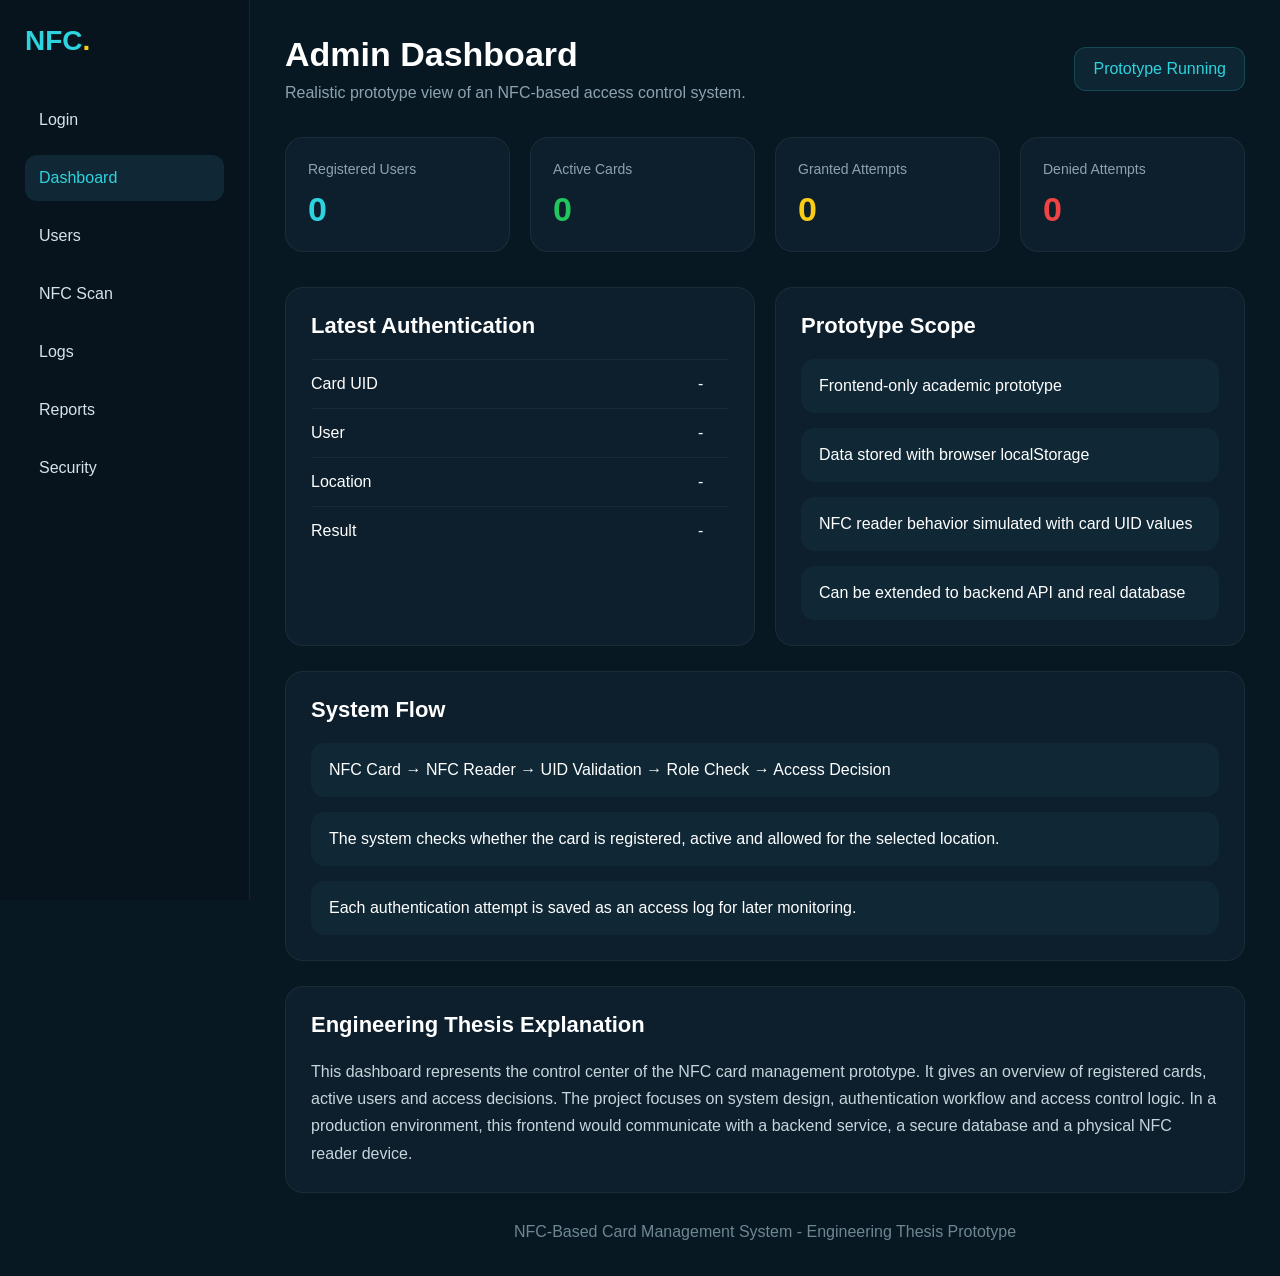
==== dashboard.html @ f4d580d3 "First NFC project" ====
<!DOCTYPE html>
<html lang="en">
<head>
    <meta charset="UTF-8">
    <meta name="viewport" content="width=device-width, initial-scale=1.0">
    <title>Dashboard | NFC System</title>
    <link rel="stylesheet" href="css/style.css">
</head>
<body>

    <div class="main-layout">

        <aside class="sidebar">
            <div class="logo">NFC<span>.</span></div>

            <nav class="menu">
                <a href="index.html">Login</a>
                <a href="dashboard.html" class="active">Dashboard</a>
                <a href="users.html">Users</a>
                <a href="scan.html">NFC Scan</a>
                <a href="logs.html">Logs</a>
                <a href="reports.html">Reports</a>
                <a href="security.html">Security</a>
            </nav>
        </aside>

        <main class="content">

            <div class="topbar">
                <div>
                    <h1>Admin Dashboard</h1>
                    <p style="color:#8ca3af; margin-top:10px;">
                        Realistic prototype view of an NFC-based access control system.
                    </p>
                </div>

                <div class="status-box">
                    Prototype Running
                </div>
            </div>

            <div class="cards">
                <div class="card blue">
                    <span>Registered Users</span>
                    <h2 id="totalUsers">0</h2>
                </div>

                <div class="card green">
                    <span>Active Cards</span>
                    <h2 id="activeCards">0</h2>
                </div>

                <div class="card yellow">
                    <span>Granted Attempts</span>
                    <h2 id="grantedAccess">0</h2>
                </div>

                <div class="card red">
                    <span>Denied Attempts</span>
                    <h2 id="deniedAccess">0</h2>
                </div>
            </div>

            <div class="report-grid">

                <section class="panel">
                    <h3>Latest Authentication</h3>

                    <table class="table">
                        <tr>
                            <td>Card UID</td>
                            <td id="lastUid">-</td>
                        </tr>
                        <tr>
                            <td>User</td>
                            <td id="lastUser">-</td>
                        </tr>
                        <tr>
                            <td>Location</td>
                            <td id="lastLocation">-</td>
                        </tr>
                        <tr>
                            <td>Result</td>
                            <td id="lastResult">-</td>
                        </tr>
                    </table>
                </section>

                <section class="panel">
                    <h3>Prototype Scope</h3>

                    <div class="security-list">
                        <div class="security-item">
                            Frontend-only academic prototype
                        </div>

                        <div class="security-item">
                            Data stored with browser localStorage
                        </div>

                        <div class="security-item">
                            NFC reader behavior simulated with card UID values
                        </div>

                        <div class="security-item">
                            Can be extended to backend API and real database
                        </div>
                    </div>
                </section>

            </div>

            <section class="panel">
                <h3>System Flow</h3>

                <div class="security-list">
                    <div class="security-item">
                        NFC Card → NFC Reader → UID Validation → Role Check → Access Decision
                    </div>

                    <div class="security-item">
                        The system checks whether the card is registered, active and allowed for the selected location.
                    </div>

                    <div class="security-item">
                        Each authentication attempt is saved as an access log for later monitoring.
                    </div>
                </div>
            </section>

            <section class="panel">
                <h3>Engineering Thesis Explanation</h3>

                <p style="color:#c7d5dc; line-height:1.7;">
                    This dashboard represents the control center of the NFC card management prototype.
                    It gives an overview of registered cards, active users and access decisions.
                    The project focuses on system design, authentication workflow and access control logic.
                    In a production environment, this frontend would communicate with a backend service,
                    a secure database and a physical NFC reader device.
                </p>
            </section>

            <div class="footer">
                NFC-Based Card Management System - Engineering Thesis Prototype
            </div>

        </main>

    </div>

    <script src="js/app.js"></script>
</body>
</html>
---- css/style.css ----
* {
    margin: 0;
    padding: 0;
    box-sizing: border-box;
}

body {
    font-family: Arial, sans-serif;
    background: #071822;
    color: white;
}

a {
    text-decoration: none;
    color: white;
}

ul {
    list-style: none;
}

.main-layout {
    display: flex;
    min-height: 100vh;
}

.sidebar {
    width: 250px;
    background: #08141d;
    border-right: 1px solid rgba(255,255,255,0.06);
    padding: 25px;
    position: fixed;
    height: 100vh;
}

.logo {
    font-size: 28px;
    font-weight: bold;
    margin-bottom: 40px;
    color: #2dd4df;
}

.logo span {
    color: #facc15;
}

.menu {
    display: flex;
    flex-direction: column;
    gap: 12px;
}

.menu a {
    padding: 14px;
    border-radius: 12px;
    transition: 0.2s;
    color: #d7e3ea;
}

.menu a:hover {
    background: #0e2533;
    color: #2dd4df;
}

.menu .active {
    background: #102836;
    color: #2dd4df;
}

.content {
    margin-left: 250px;
    width: 100%;
    padding: 35px;
}

.topbar {
    display: flex;
    justify-content: space-between;
    align-items: center;
    margin-bottom: 35px;
}

.topbar h1 {
    font-size: 34px;
}

.status-box {
    background: #0e2533;
    padding: 12px 18px;
    border-radius: 12px;
    color: #2dd4df;
    border: 1px solid rgba(45,212,223,0.2);
}

.cards {
    display: grid;
    grid-template-columns: repeat(4,1fr);
    gap: 20px;
    margin-bottom: 35px;
}

.card {
    background: #0d1f2c;
    border: 1px solid rgba(255,255,255,0.06);
    border-radius: 18px;
    padding: 22px;
}

.card span {
    color: #8ca3af;
    font-size: 14px;
}

.card h2 {
    margin-top: 12px;
    font-size: 34px;
}

.card.green h2 {
    color: #22c55e;
}

.card.red h2 {
    color: #ef4444;
}

.card.yellow h2 {
    color: #facc15;
}

.card.blue h2 {
    color: #2dd4df;
}

.panel {
    background: #0d1f2c;
    border-radius: 18px;
    padding: 25px;
    border: 1px solid rgba(255,255,255,0.06);
    margin-bottom: 25px;
}

.panel h3 {
    margin-bottom: 20px;
    font-size: 22px;
}

.table {
    width: 100%;
    border-collapse: collapse;
}

.table th {
    text-align: left;
    padding-bottom: 15px;
    color: #8ca3af;
    font-size: 14px;
}

.table td {
    padding: 15px 0;
    border-top: 1px solid rgba(255,255,255,0.05);
}

.success {
    color: #22c55e;
    font-weight: bold;
}

.denied {
    color: #ef4444;
    font-weight: bold;
}

.btn {
    padding: 12px 18px;
    border: none;
    border-radius: 12px;
    cursor: pointer;
    background: #2dd4df;
    color: #071822;
    font-weight: bold;
}

.btn:hover {
    opacity: 0.9;
}

input,
select {
    width: 100%;
    padding: 14px;
    background: #08141d;
    border: 1px solid rgba(255,255,255,0.08);
    border-radius: 12px;
    color: white;
    margin-top: 10px;
    margin-bottom: 18px;
}

.scan-box {
    text-align: center;
    padding: 60px 20px;
}

.scan-circle {
    width: 170px;
    height: 170px;
    border-radius: 50%;
    border: 5px solid #2dd4df;
    margin: auto;
    margin-bottom: 25px;
    display: flex;
    align-items: center;
    justify-content: center;
    font-size: 70px;
    color: #2dd4df;
}

.report-grid {
    display: grid;
    grid-template-columns: repeat(2,1fr);
    gap: 20px;
}

.report-box {
    background: #102836;
    border-radius: 14px;
    padding: 20px;
}

.report-box h4 {
    margin-bottom: 10px;
}

.security-list {
    display: flex;
    flex-direction: column;
    gap: 15px;
}

.security-item {
    background: #102836;
    padding: 18px;
    border-radius: 14px;
}

.footer {
    margin-top: 30px;
    color: #6f8793;
    text-align: center;
}

@media(max-width: 1000px) {
    .cards {
        grid-template-columns: repeat(2,1fr);
    }

    .report-grid {
        grid-template-columns: 1fr;
    }
}

@media(max-width: 750px) {
    .sidebar {
        width: 100%;
        height: auto;
        position: relative;
    }

    .content {
        margin-left: 0;
    }

    .main-layout {
        flex-direction: column;
    }

    .cards {
        grid-template-columns: 1fr;
    }

    .topbar {
        flex-direction: column;
        align-items: flex-start;
        gap: 15px;
    }
}
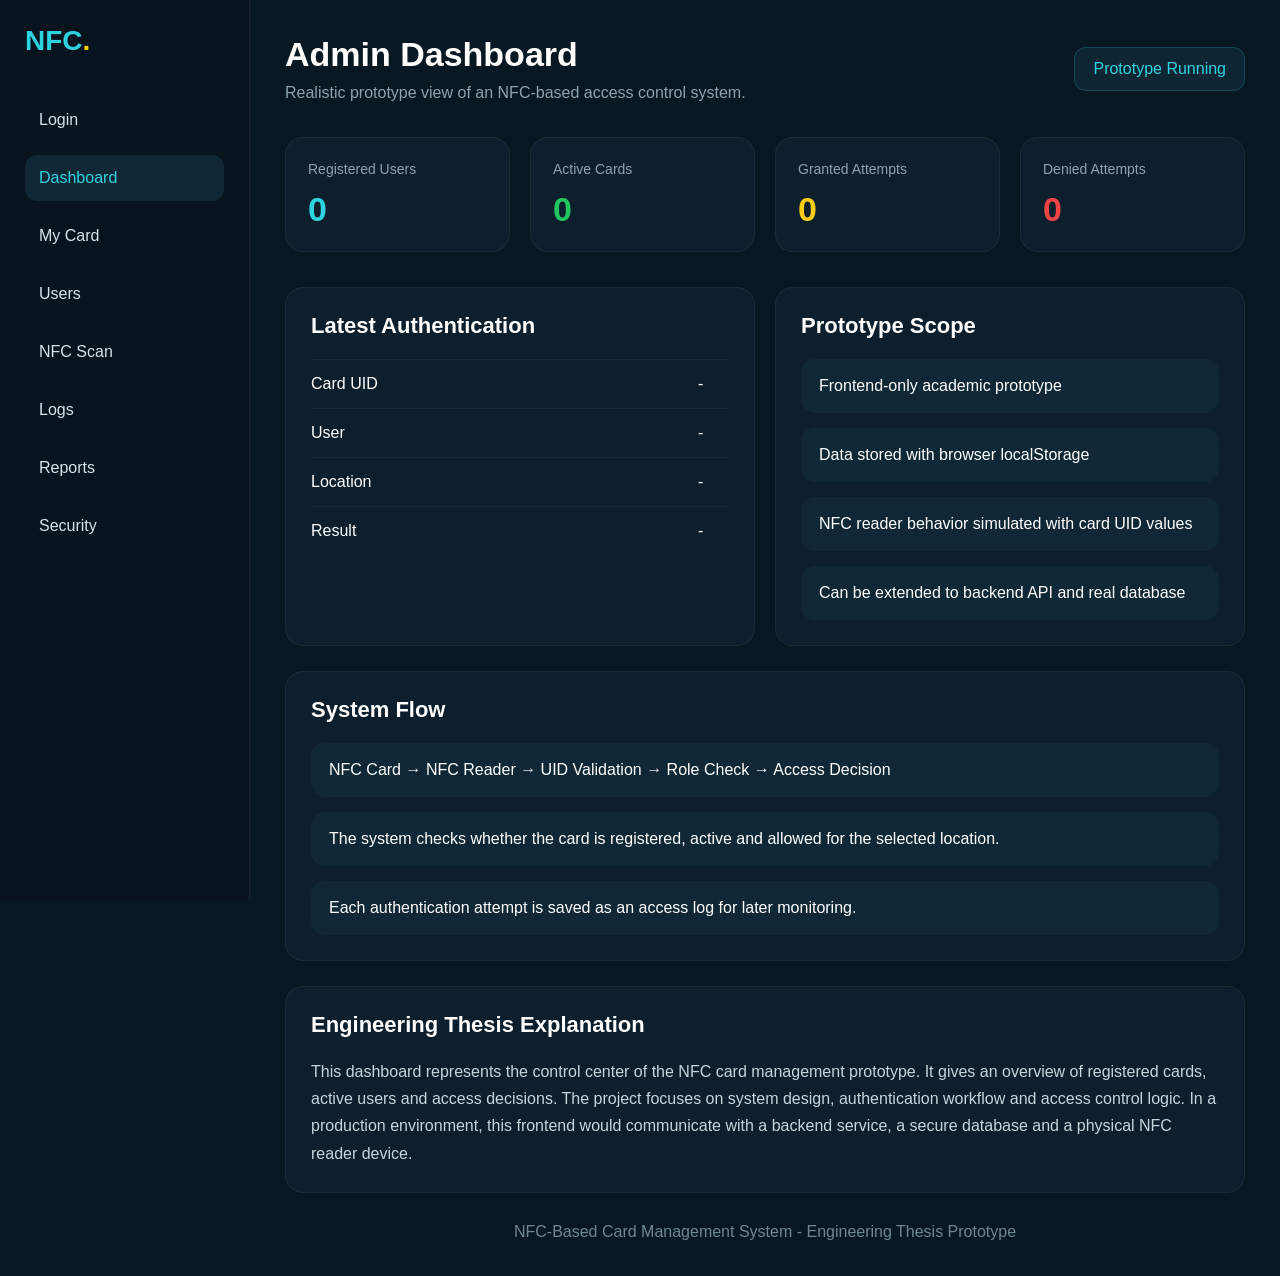
==== commit 9d68ed9d: "Update1" ====
--- a/dashboard.html
+++ b/dashboard.html
@@ -16,6 +16,7 @@
             <nav class="menu">
                 <a href="index.html">Login</a>
                 <a href="dashboard.html" class="active">Dashboard</a>
+                <a href="my-card.html">My Card</a>
                 <a href="users.html">Users</a>
                 <a href="scan.html">NFC Scan</a>
                 <a href="logs.html">Logs</a>
